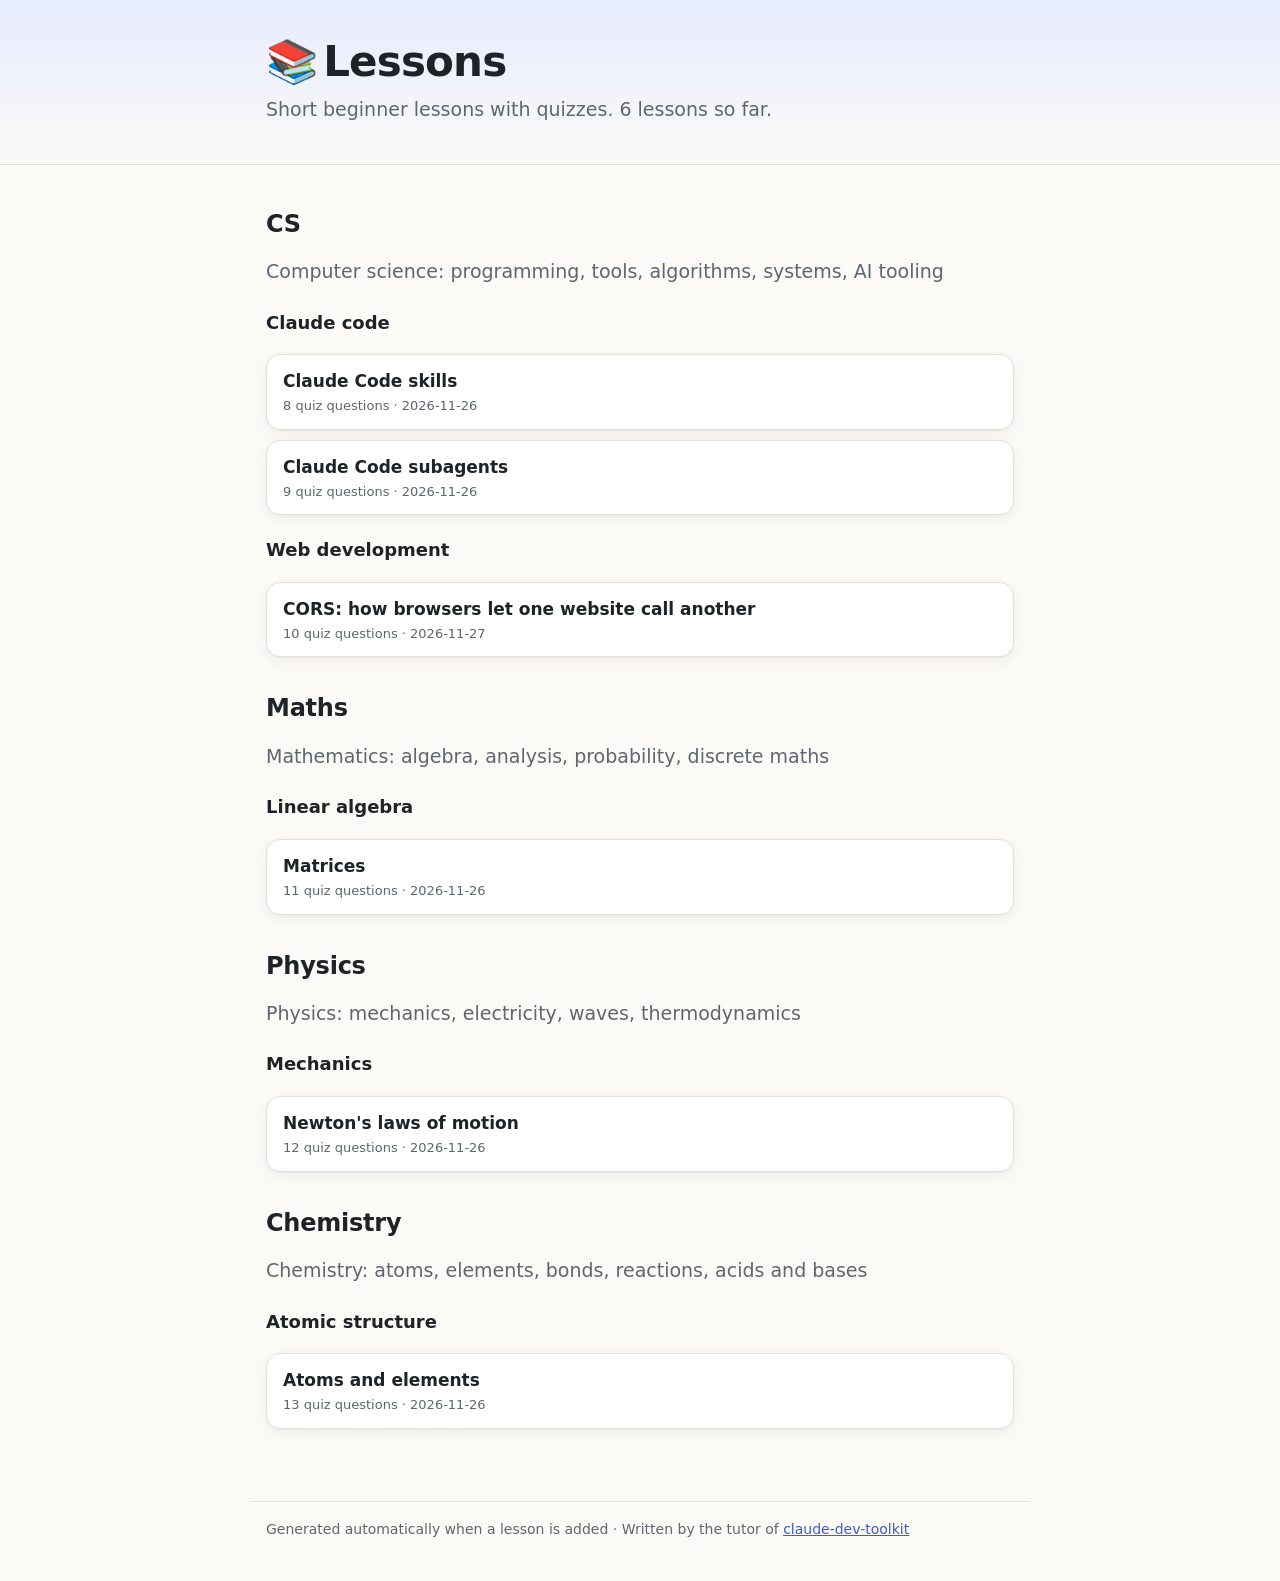
==== index.html @ 91905532 "Add lesson: cs/web-development/cors" ====
<!doctype html>
<html lang="en">
<head>
  <meta charset="utf-8">
  <meta name="viewport" content="width=device-width, initial-scale=1">
  <title>Lessons</title>
  <link rel="stylesheet" href="assets/lesson.css">
</head>
<body>
<header class="hero">
  <div class="hero-inner">
    <h1><span class="icon">📚</span>Lessons</h1>
    <p class="lede">Short beginner lessons with quizzes. 6 lessons so far.</p>
  </div>
</header>
<main>
  <section class="subject" id="cs">
    <h2>CS</h2>
    <p class="lede">Computer science: programming, tools, algorithms, systems, AI tooling</p>
    <h3>Claude code</h3>
    <ul class="lesson-list">
      <li><a href="cs/claude-code/skills.html"><strong>Claude Code skills</strong><div class="meta">8 quiz questions · 2026-11-26</div></a></li>
      <li><a href="cs/claude-code/subagents.html"><strong>Claude Code subagents</strong><div class="meta">9 quiz questions · 2026-11-26</div></a></li>
    </ul>
    <h3>Web development</h3>
    <ul class="lesson-list">
      <li><a href="cs/web-development/cors.html"><strong>CORS: how browsers let one website call another</strong><div class="meta">10 quiz questions · 2026-11-27</div></a></li>
    </ul>
  </section>
  <section class="subject" id="maths">
    <h2>Maths</h2>
    <p class="lede">Mathematics: algebra, analysis, probability, discrete maths</p>
    <h3>Linear algebra</h3>
    <ul class="lesson-list">
      <li><a href="maths/linear-algebra/matrices.html"><strong>Matrices</strong><div class="meta">11 quiz questions · 2026-11-26</div></a></li>
    </ul>
  </section>
  <section class="subject" id="physics">
    <h2>Physics</h2>
    <p class="lede">Physics: mechanics, electricity, waves, thermodynamics</p>
    <h3>Mechanics</h3>
    <ul class="lesson-list">
      <li><a href="physics/mechanics/newtons-laws.html"><strong>Newton's laws of motion</strong><div class="meta">12 quiz questions · 2026-11-26</div></a></li>
    </ul>
  </section>
  <section class="subject" id="chemistry">
    <h2>Chemistry</h2>
    <p class="lede">Chemistry: atoms, elements, bonds, reactions, acids and bases</p>
    <h3>Atomic structure</h3>
    <ul class="lesson-list">
      <li><a href="chemistry/atomic-structure/atoms-and-elements.html"><strong>Atoms and elements</strong><div class="meta">13 quiz questions · 2026-11-26</div></a></li>
    </ul>
  </section>
</main>
<footer>Generated automatically when a lesson is added · Written by the tutor of <a href="https://github.com/E54Sacha/claude-dev-toolkit">claude-dev-toolkit</a></footer>
</body>
</html>
---- assets/lesson.css ----
/* Shared style for every lesson page. Lessons link it as ../../assets/lesson.css */
:root {
  --bg: #fbfaf7;
  --surface: #ffffff;
  --surface-2: #f3f1ec;
  --text: #1f2328;
  --muted: #5f6670;
  --border: #e3e0d8;
  --accent: #3b5bdb;
  --accent-soft: #e7ecff;
  --note: #3b5bdb;  --note-bg: #eef2ff;
  --tip: #2b8a3e;   --tip-bg: #ebfbee;
  --warn: #c2410c;  --warn-bg: #fff4e6;
  --pro: #2b8a3e;
  --con: #c2410c;
  --hl: #ffd43b;
  --shadow: 0 1px 2px rgba(0,0,0,.04), 0 4px 16px rgba(0,0,0,.05);
  --radius: 14px;
  --font: system-ui, -apple-system, "Segoe UI", Roboto, sans-serif;
  --mono: ui-monospace, "Cascadia Code", "SF Mono", Consolas, monospace;
}
@media (prefers-color-scheme: dark) {
  :root:not([data-theme="light"]) {
    --bg: #14161a; --surface: #1c1f24; --surface-2: #23272e; --text: #e6e6e6; --muted: #9aa1ab;
    --border: #30353d; --accent: #7c9cff; --accent-soft: #232b45;
    --note: #7c9cff; --note-bg: #1f2640; --tip: #69db7c; --tip-bg: #1a2b1f; --warn: #ffa94d; --warn-bg: #2f2418;
    --pro: #69db7c; --con: #ffa94d; --hl: #b38f00; --shadow: none;
  }
}
:root[data-theme="dark"] {
  --bg: #14161a; --surface: #1c1f24; --surface-2: #23272e; --text: #e6e6e6; --muted: #9aa1ab;
  --border: #30353d; --accent: #7c9cff; --accent-soft: #232b45;
  --note: #7c9cff; --note-bg: #1f2640; --tip: #69db7c; --tip-bg: #1a2b1f; --warn: #ffa94d; --warn-bg: #2f2418;
  --pro: #69db7c; --con: #ffa94d; --hl: #b38f00; --shadow: none;
}

* { box-sizing: border-box; }
html { -webkit-text-size-adjust: 100%; }
body {
  margin: 0; background: var(--bg); color: var(--text);
  font: 17px/1.65 var(--font);
}
a { color: var(--accent); }
main, .hero-inner, footer { max-width: 780px; margin: 0 auto; padding: 0 16px; }

/* Header */
.hero { background: linear-gradient(180deg, var(--accent-soft), var(--bg)); padding: 28px 0 24px; border-bottom: 1px solid var(--border); }
.crumbs { font-size: 14px; color: var(--muted); }
.crumbs a { color: var(--muted); text-decoration: none; }
.crumbs a:hover { color: var(--accent); }
.hero h1 { font-size: clamp(30px, 6vw, 42px); line-height: 1.15; margin: 10px 0 8px; letter-spacing: -.02em; }
.hero h1 .icon { margin-right: 6px; }
.lede { font-size: 19px; color: var(--muted); margin: 0 0 14px; }
.tags { display: flex; flex-wrap: wrap; gap: 8px; }
.tags span { font-size: 13px; padding: 3px 10px; border-radius: 999px; background: var(--surface); border: 1px solid var(--border); color: var(--muted); }

/* Sections */
main { padding-top: 8px; padding-bottom: 40px; }
section { margin: 36px 0; }
h2 { font-size: 24px; margin: 0 0 12px; letter-spacing: -.01em; display: flex; align-items: center; gap: 10px; }
h2 .icon { display: inline-grid; place-items: center; width: 36px; height: 36px; border-radius: 10px; background: var(--accent-soft); font-size: 19px; }
h3 { font-size: 18px; margin: 20px 0 6px; }
p { margin: 0 0 12px; }
code { font-family: var(--mono); font-size: .9em; background: var(--surface-2); padding: 1px 6px; border-radius: 6px; }
pre { background: var(--surface-2); border: 1px solid var(--border); border-radius: var(--radius); padding: 14px 16px; overflow-x: auto; font: 14px/1.55 var(--mono); }
pre code { background: none; padding: 0; }
.comment { color: var(--muted); font-style: italic; }

/* Key words */
.terms { display: grid; grid-template-columns: repeat(auto-fit, minmax(220px, 1fr)); gap: 12px; margin: 0; }
.terms > div { background: var(--surface); border: 1px solid var(--border); border-radius: var(--radius); padding: 12px 14px; box-shadow: var(--shadow); }
.terms dt { font-weight: 700; color: var(--accent); margin-bottom: 2px; }
.terms dd { margin: 0; font-size: 15px; color: var(--text); }

/* Steps */
.steps { list-style: none; counter-reset: step; padding: 0; margin: 0 0 16px; }
.steps li { counter-increment: step; position: relative; padding: 4px 0 12px 46px; }
.steps li::before {
  content: counter(step); position: absolute; left: 0; top: 2px; width: 32px; height: 32px; border-radius: 50%;
  display: grid; place-items: center; background: var(--accent); color: var(--surface); font-weight: 700; font-size: 15px;
}
.steps li:not(:last-child)::after { content: ""; position: absolute; left: 15px; top: 36px; bottom: 0; width: 2px; background: var(--border); }

/* Illustrations */
figure { margin: 20px 0; background: var(--surface); border: 1px solid var(--border); border-radius: var(--radius); padding: 18px; box-shadow: var(--shadow); text-align: center; }
figure svg { max-width: 100%; height: auto; }
figcaption { font-size: 14px; color: var(--muted); margin-top: 8px; }
.mermaid { background: none; border: none; text-align: center; }
/* Classes for hand-drawn SVGs: they follow light/dark mode */
.svg-box { fill: var(--surface-2); stroke: var(--border); stroke-width: 2; }
.svg-accent { fill: var(--accent-soft); stroke: var(--accent); stroke-width: 2; }
.svg-hl { fill: var(--hl); fill-opacity: .45; stroke: none; }
.svg-line { stroke: var(--muted); stroke-width: 2; fill: none; }
.svg-arrow { stroke: var(--accent); stroke-width: 2.5; fill: none; }
.svg-text { fill: var(--text); font: 16px var(--font); }
.svg-label { fill: var(--muted); font: 13px var(--font); }
.svg-strong { fill: var(--accent); font: 700 16px var(--font); }

/* Math */
.math { overflow-x: auto; padding: 4px 0; }

/* Callouts */
.callout { border-left: 4px solid var(--note); background: var(--note-bg); border-radius: 0 var(--radius) var(--radius) 0; padding: 12px 16px; margin: 18px 0; }
.callout > strong:first-child { display: block; color: var(--note); margin-bottom: 2px; }
.callout p:last-child { margin: 0; }
.callout.tip { border-color: var(--tip); background: var(--tip-bg); }
.callout.tip > strong:first-child { color: var(--tip); }
.callout.warning { border-color: var(--warn); background: var(--warn-bg); }
.callout.warning > strong:first-child { color: var(--warn); }

/* Pros and cons */
.pros-cons { display: grid; grid-template-columns: 1fr 1fr; gap: 12px; }
@media (max-width: 600px) { .pros-cons { grid-template-columns: 1fr; } }
.pros-cons > div { background: var(--surface); border: 1px solid var(--border); border-radius: var(--radius); padding: 12px 16px; }
.pros-cons h3 { margin-top: 0; }
.pros-cons .pros h3 { color: var(--pro); }
.pros-cons .cons h3 { color: var(--con); }
.pros-cons ul { margin: 0; padding-left: 20px; }

/* Other ways */
.alternatives { display: grid; gap: 10px; }
.alternatives > div { background: var(--surface); border: 1px dashed var(--border); border-radius: var(--radius); padding: 10px 14px; }

/* Quiz */
.quiz { list-style: none; counter-reset: q; padding: 0; margin: 0; display: grid; gap: 12px; }
.quiz > li { counter-increment: q; background: var(--surface); border: 1px solid var(--border); border-radius: var(--radius); padding: 14px 16px; box-shadow: var(--shadow); }
.quiz .q { font-weight: 600; margin: 0 0 8px; }
.quiz .q::before { content: counter(q) ". "; color: var(--accent); }
.quiz .options { list-style: upper-alpha; margin: 0 0 8px; padding-left: 26px; }
.quiz .options li { padding: 2px 0; }
.quiz details { border-top: 1px solid var(--border); padding-top: 8px; margin-top: 4px; }
.quiz summary { cursor: pointer; color: var(--accent); font-size: 15px; font-weight: 600; }
.quiz details p { margin: 8px 0 0; font-size: 15px; }
.quiz-tools { margin: 0 0 12px; }
.quiz-tools button { font: inherit; font-size: 14px; padding: 6px 14px; border-radius: 999px; border: 1px solid var(--border); background: var(--surface); color: var(--text); cursor: pointer; }

/* Index page */
.subject { margin: 32px 0; }
.lesson-list { list-style: none; padding: 0; display: grid; gap: 10px; }
.lesson-list a { display: block; text-decoration: none; color: var(--text); background: var(--surface); border: 1px solid var(--border); border-radius: var(--radius); padding: 12px 16px; box-shadow: var(--shadow); }
.lesson-list a:hover { border-color: var(--accent); }
.lesson-list .meta { font-size: 13px; color: var(--muted); }

footer { color: var(--muted); font-size: 14px; padding-top: 16px; padding-bottom: 40px; border-top: 1px solid var(--border); }

/* ===================================================================
   Illustration kit: diagrams built from HTML/CSS cards and icons.
   Icons: Font Awesome 6 (<i class="fa-solid fa-...">).
   =================================================================== */
:root {
  --c-blue: #2f6bdf;   --c-blue-bg: #eaf1ff;
  --c-green: #1f9d63;  --c-green-bg: #e6f7ee;
  --c-purple: #7b4fd6; --c-purple-bg: #f1ebfd;
  --c-orange: #d9730d; --c-orange-bg: #fff1e3;
  --c-red: #d63c3c;    --c-red-bg: #fdecec;
  --c-gray: #5f6b7a;   --c-gray-bg: #eef1f4;
}
@media (prefers-color-scheme: dark) {
  :root:not([data-theme="light"]) {
    --c-blue: #7da7ff;   --c-blue-bg: #1d2a47;
    --c-green: #5fd49a;  --c-green-bg: #17332a;
    --c-purple: #b394ff; --c-purple-bg: #2a2142;
    --c-orange: #ffad5c; --c-orange-bg: #36271a;
    --c-red: #ff8080;    --c-red-bg: #3a1f22;
    --c-gray: #a3adba;   --c-gray-bg: #262b33;
  }
}
:root[data-theme="dark"] {
  --c-blue: #7da7ff;   --c-blue-bg: #1d2a47;
  --c-green: #5fd49a;  --c-green-bg: #17332a;
  --c-purple: #b394ff; --c-purple-bg: #2a2142;
  --c-orange: #ffad5c; --c-orange-bg: #36271a;
  --c-red: #ff8080;    --c-red-bg: #3a1f22;
  --c-gray: #a3adba;   --c-gray-bg: #262b33;
}

/* Card that holds an illustration */
.illus {
  background: radial-gradient(120% 140% at 0% 0%, var(--accent-soft) 0%, var(--surface) 55%);
  border: 1px solid var(--border); border-radius: 18px; padding: 22px 18px;
  box-shadow: var(--shadow); margin: 20px 0; text-align: center;
}
.illus > figcaption, .illus .caption { font-size: 14px; color: var(--muted); margin-top: 14px; }
.illus svg { max-width: 100%; height: auto; }

/* Flow: nodes joined by arrows */
.flow { display: flex; align-items: center; justify-content: center; gap: 8px; flex-wrap: nowrap; }
.flow.vertical { flex-direction: column; }
.node {
  --c: var(--c-blue); --c-bg: var(--c-blue-bg);
  background: var(--c-bg); border: 1.5px solid var(--c); border-radius: 14px;
  padding: 12px 14px; min-width: 112px; max-width: 200px; color: var(--text);
  font-size: 14px; font-weight: 600; line-height: 1.3; text-align: center;
  box-shadow: 0 2px 8px rgba(0,0,0,.05);
}
.node > i, .node .ico {
  display: grid; place-items: center; width: 40px; height: 40px; margin: 0 auto 8px;
  border-radius: 12px; background: var(--c); color: var(--surface); font-size: 18px; font-style: normal;
}
.node .tag { display: block; font-size: 10.5px; font-weight: 800; letter-spacing: .06em; text-transform: uppercase; color: var(--c); margin-bottom: 3px; }
.node small { display: block; font-weight: 500; color: var(--muted); font-size: 12.5px; margin-top: 3px; }
.node.decision { border-style: dashed; border-width: 2px; }
.node.decision::before { content: "?"; display: grid; place-items: center; width: 22px; height: 22px; margin: -24px auto 6px; border-radius: 50%; background: var(--c); color: var(--surface); font-weight: 800; font-size: 13px; }
.node.ghost { background: transparent; border-style: dashed; color: var(--muted); }

.arrow { display: flex; flex-direction: column; align-items: center; gap: 4px; color: var(--muted); font-size: 12px; font-weight: 700; min-width: 54px; }
.arrow::after {
  content: ""; width: 46px; height: 12px;
  background: linear-gradient(currentColor, currentColor) left center / calc(100% - 9px) 2px no-repeat,
              conic-gradient(from 225deg at 100% 50%, currentColor 0 90deg, transparent 0) right center / 10px 12px no-repeat;
}
.arrow.back::after { transform: scaleX(-1); }
.arrow.both::after {
  background: linear-gradient(currentColor, currentColor) center / calc(100% - 18px) 2px no-repeat,
              conic-gradient(from 225deg at 100% 50%, currentColor 0 90deg, transparent 0) right center / 10px 12px no-repeat,
              conic-gradient(from 45deg at 0% 50%, currentColor 0 90deg, transparent 0) left center / 10px 12px no-repeat;
}
.flow.vertical > .arrow::after, .arrow.down::after { transform: rotate(90deg); margin: 16px 0; }
.arrow.c-blue, .arrow.c-green, .arrow.c-purple, .arrow.c-orange, .arrow.c-red { color: var(--c); }

/* Branches: a decision with two (or more) outcomes */
.branches { display: flex; justify-content: center; gap: 18px; flex-wrap: wrap; }
.branch { display: flex; flex-direction: column; align-items: center; gap: 6px; }
.chip { display: inline-flex; align-items: center; gap: 6px; font-size: 12px; font-weight: 800; padding: 4px 12px; border-radius: 999px; background: var(--c-bg, var(--surface-2)); color: var(--c, var(--muted)); border: 1.5px solid var(--c, var(--border)); }

/* Before / after (or wrong / right) */
.compare { display: grid; grid-template-columns: 1fr auto 1fr; align-items: center; gap: 12px; text-align: left; }
.compare .side { background: var(--c-bg); border: 1.5px solid var(--c); border-radius: 14px; padding: 14px; }
.compare .side .chip { margin-bottom: 8px; }
.compare .side p { margin: 0; font-size: 14.5px; }

/* Timeline */
.timeline { display: flex; justify-content: space-between; position: relative; padding: 8px 4px 0; }
.timeline::before { content: ""; position: absolute; left: 32px; right: 32px; top: 27px; height: 2px; background: var(--border); }
.timeline .stop { position: relative; flex: 1; display: flex; flex-direction: column; align-items: center; gap: 8px; font-size: 13px; font-weight: 600; padding: 0 4px; }
.timeline .stop i { display: grid; place-items: center; width: 40px; height: 40px; border-radius: 50%; background: var(--surface); border: 2px solid var(--c, var(--border)); color: var(--c, var(--muted)); font-size: 16px; }
.timeline .stop.active i { background: var(--c, var(--accent)); color: var(--surface); }
.timeline .stop small { font-weight: 500; color: var(--muted); }

/* Layers: stacked tinted regions */
.layers { display: grid; gap: 10px; text-align: left; }
.layer { background: var(--c-bg); border: 1.5px solid var(--c); border-radius: 14px; padding: 12px 14px; display: flex; align-items: center; gap: 12px; }
.layer > i { display: grid; place-items: center; flex: none; width: 38px; height: 38px; border-radius: 10px; background: var(--c); color: var(--surface); }
.layer strong { display: block; }
.layer span { color: var(--muted); font-size: 14px; }
.layer.dashed { border-style: dashed; }

/* Big numbers */
.stats { display: flex; justify-content: center; gap: 12px; flex-wrap: wrap; }
.stat { background: var(--surface); border: 1px solid var(--border); border-top: 4px solid var(--c, var(--accent)); border-radius: 14px; padding: 12px 16px; min-width: 120px; }
.stat .value { font-size: 28px; font-weight: 800; color: var(--c, var(--accent)); line-height: 1.1; }
.stat .label { font-size: 13px; color: var(--muted); }

/* Small illustration inside a quiz question */
.q-figure { margin: 4px 0 10px; text-align: center; }
.q-figure svg { max-width: 340px; width: 100%; height: auto; }

@media (max-width: 600px) {
  .flow:not(.keep-row) { flex-direction: column; }
  .flow:not(.keep-row) > .arrow::after { transform: rotate(90deg); margin: 16px 0; }
  .flow:not(.keep-row) > .arrow.back::after { transform: rotate(-90deg); }
  .compare { grid-template-columns: 1fr; }
  .compare > .arrow::after { transform: rotate(90deg); margin: 16px 0; }
  .node { max-width: 100%; }
  .illus { padding: 16px 10px; }
  .flow.keep-row { gap: 4px; }
  .flow.keep-row .node { min-width: 0; flex: 1 1 0; padding: 8px 6px; font-size: 12px; }
  .flow.keep-row .node > i { width: 30px; height: 30px; font-size: 14px; border-radius: 9px; }
  .flow.keep-row .node .tag { font-size: 9px; letter-spacing: .03em; }
  .flow.keep-row .arrow { min-width: 30px; font-size: 10px; }
  .flow.keep-row .arrow::after { width: 28px; }
  .timeline { flex-direction: column; gap: 12px; padding-left: 4px; }
  .timeline::before { left: 23px; right: auto; top: 20px; bottom: 20px; width: 2px; height: auto; }
  .timeline .stop { flex-direction: row; text-align: left; gap: 12px; }
  .timeline .stop i { flex: none; }
}

/* Colour classes last, so they override component defaults */
.c-blue   { --c: var(--c-blue);   --c-bg: var(--c-blue-bg); }
.c-green  { --c: var(--c-green);  --c-bg: var(--c-green-bg); }
.c-purple { --c: var(--c-purple); --c-bg: var(--c-purple-bg); }
.c-orange { --c: var(--c-orange); --c-bg: var(--c-orange-bg); }
.c-red    { --c: var(--c-red);    --c-bg: var(--c-red-bg); }
.c-gray   { --c: var(--c-gray);   --c-bg: var(--c-gray-bg); }
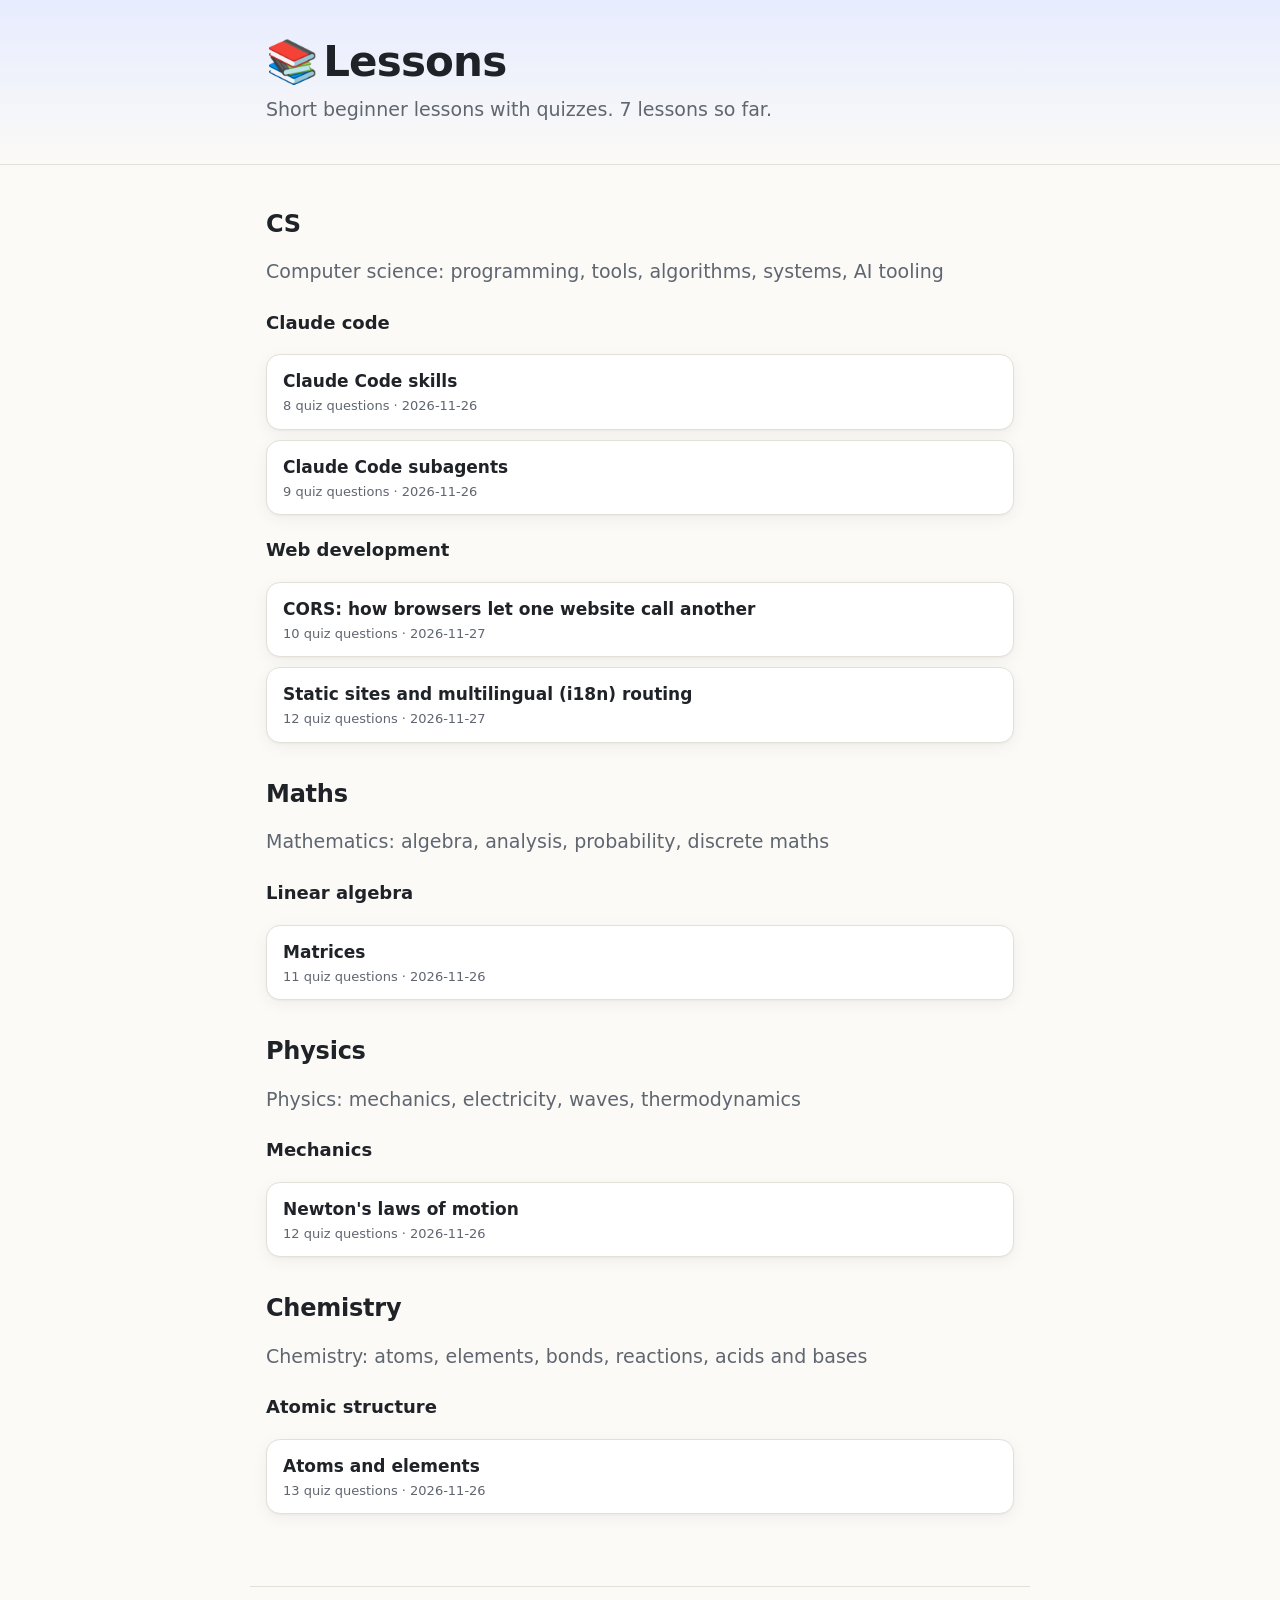
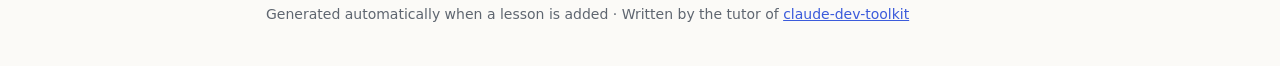
==== commit 0b3fa7a2: "Add lesson: cs/web-development/static-sites-and-i18n-routing" ====
--- a/index.html
+++ b/index.html
@@ -10,7 +10,7 @@
 <header class="hero">
   <div class="hero-inner">
     <h1><span class="icon">📚</span>Lessons</h1>
-    <p class="lede">Short beginner lessons with quizzes. 6 lessons so far.</p>
+    <p class="lede">Short beginner lessons with quizzes. 7 lessons so far.</p>
   </div>
 </header>
 <main>
@@ -25,6 +25,7 @@
     <h3>Web development</h3>
     <ul class="lesson-list">
       <li><a href="cs/web-development/cors.html"><strong>CORS: how browsers let one website call another</strong><div class="meta">10 quiz questions · 2026-11-27</div></a></li>
+      <li><a href="cs/web-development/static-sites-and-i18n-routing.html"><strong>Static sites and multilingual (i18n) routing</strong><div class="meta">12 quiz questions · 2026-11-27</div></a></li>
     </ul>
   </section>
   <section class="subject" id="maths">
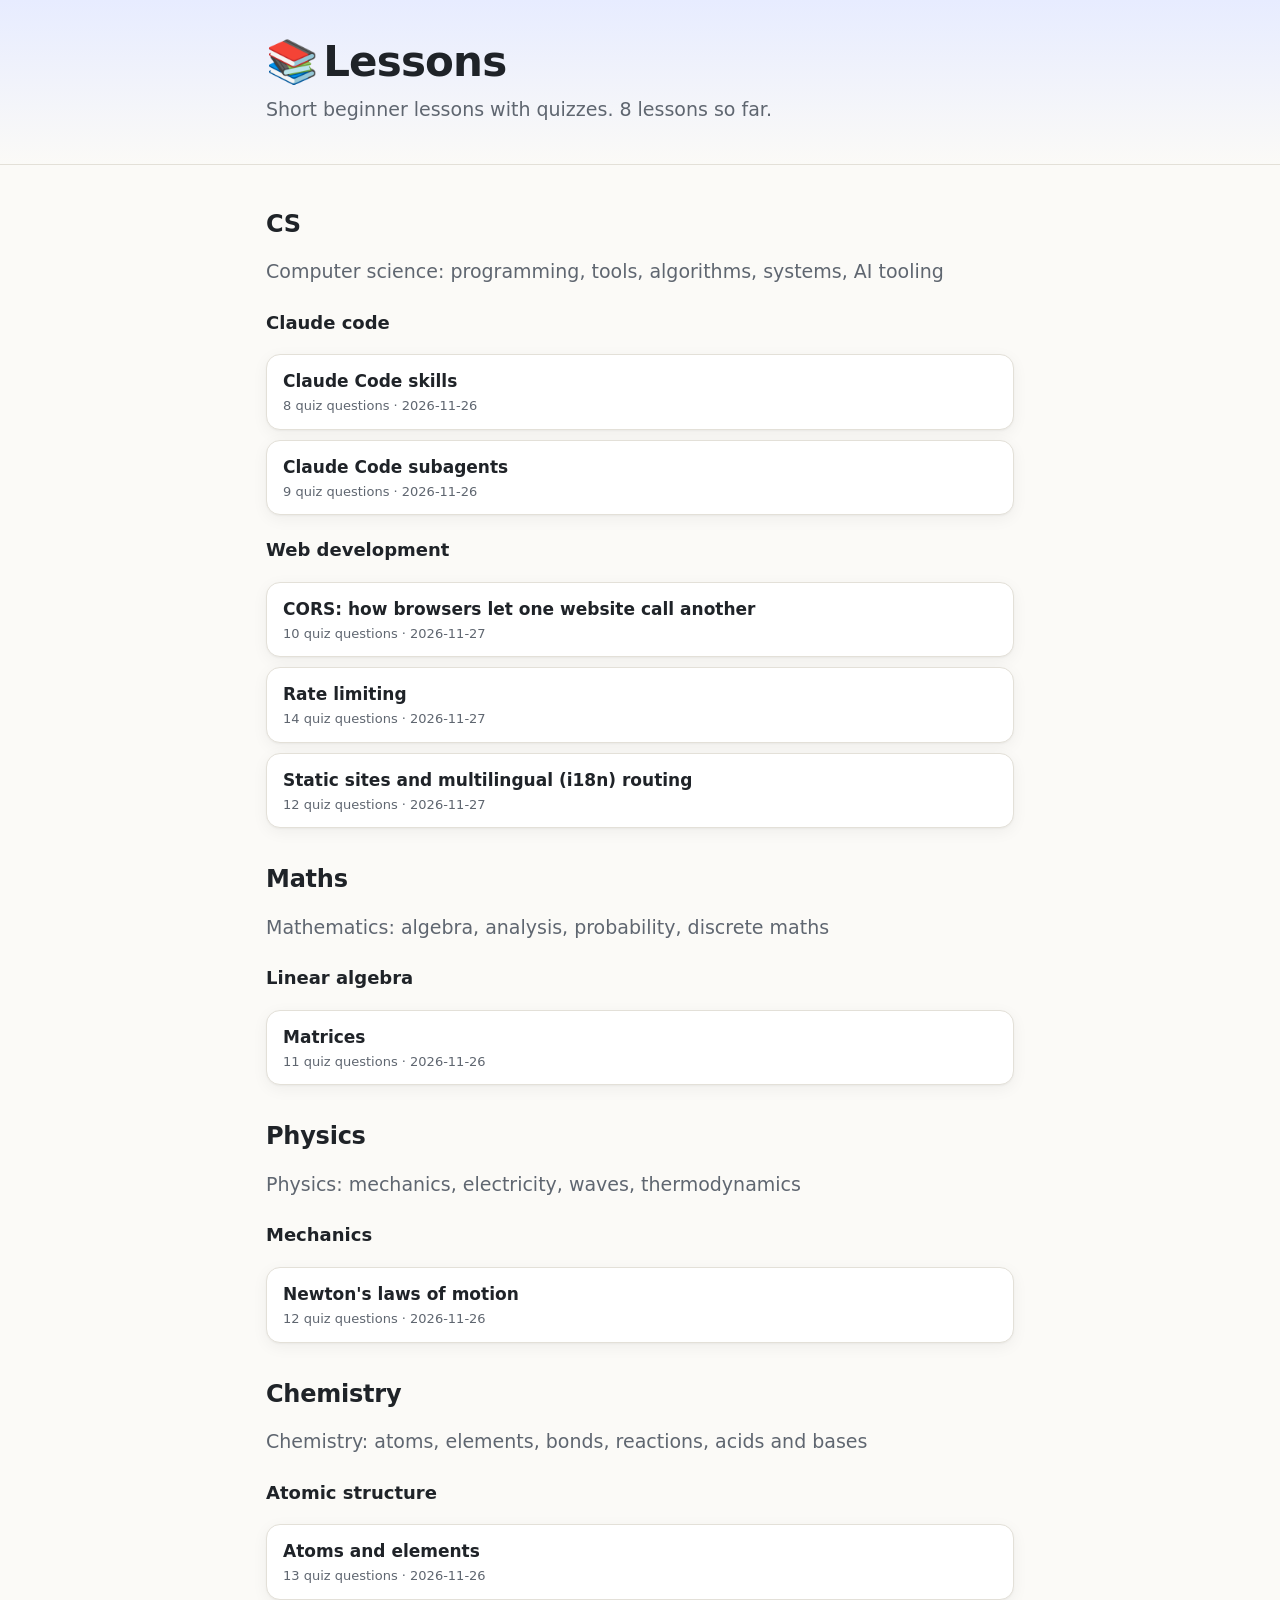
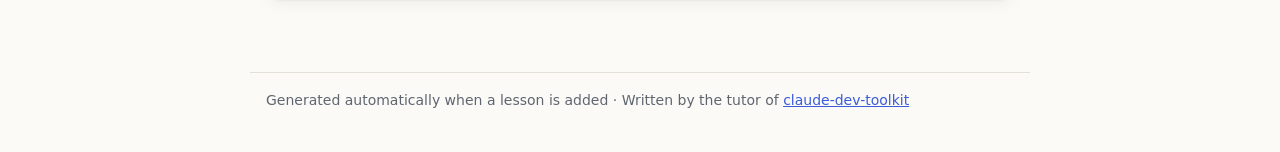
==== commit 4296f2e8: "Add lesson: cs/web-development/rate-limiting" ====
--- a/index.html
+++ b/index.html
@@ -10,7 +10,7 @@
 <header class="hero">
   <div class="hero-inner">
     <h1><span class="icon">📚</span>Lessons</h1>
-    <p class="lede">Short beginner lessons with quizzes. 7 lessons so far.</p>
+    <p class="lede">Short beginner lessons with quizzes. 8 lessons so far.</p>
   </div>
 </header>
 <main>
@@ -25,6 +25,7 @@
     <h3>Web development</h3>
     <ul class="lesson-list">
       <li><a href="cs/web-development/cors.html"><strong>CORS: how browsers let one website call another</strong><div class="meta">10 quiz questions · 2026-11-27</div></a></li>
+      <li><a href="cs/web-development/rate-limiting.html"><strong>Rate limiting</strong><div class="meta">14 quiz questions · 2026-11-27</div></a></li>
       <li><a href="cs/web-development/static-sites-and-i18n-routing.html"><strong>Static sites and multilingual (i18n) routing</strong><div class="meta">12 quiz questions · 2026-11-27</div></a></li>
     </ul>
   </section>
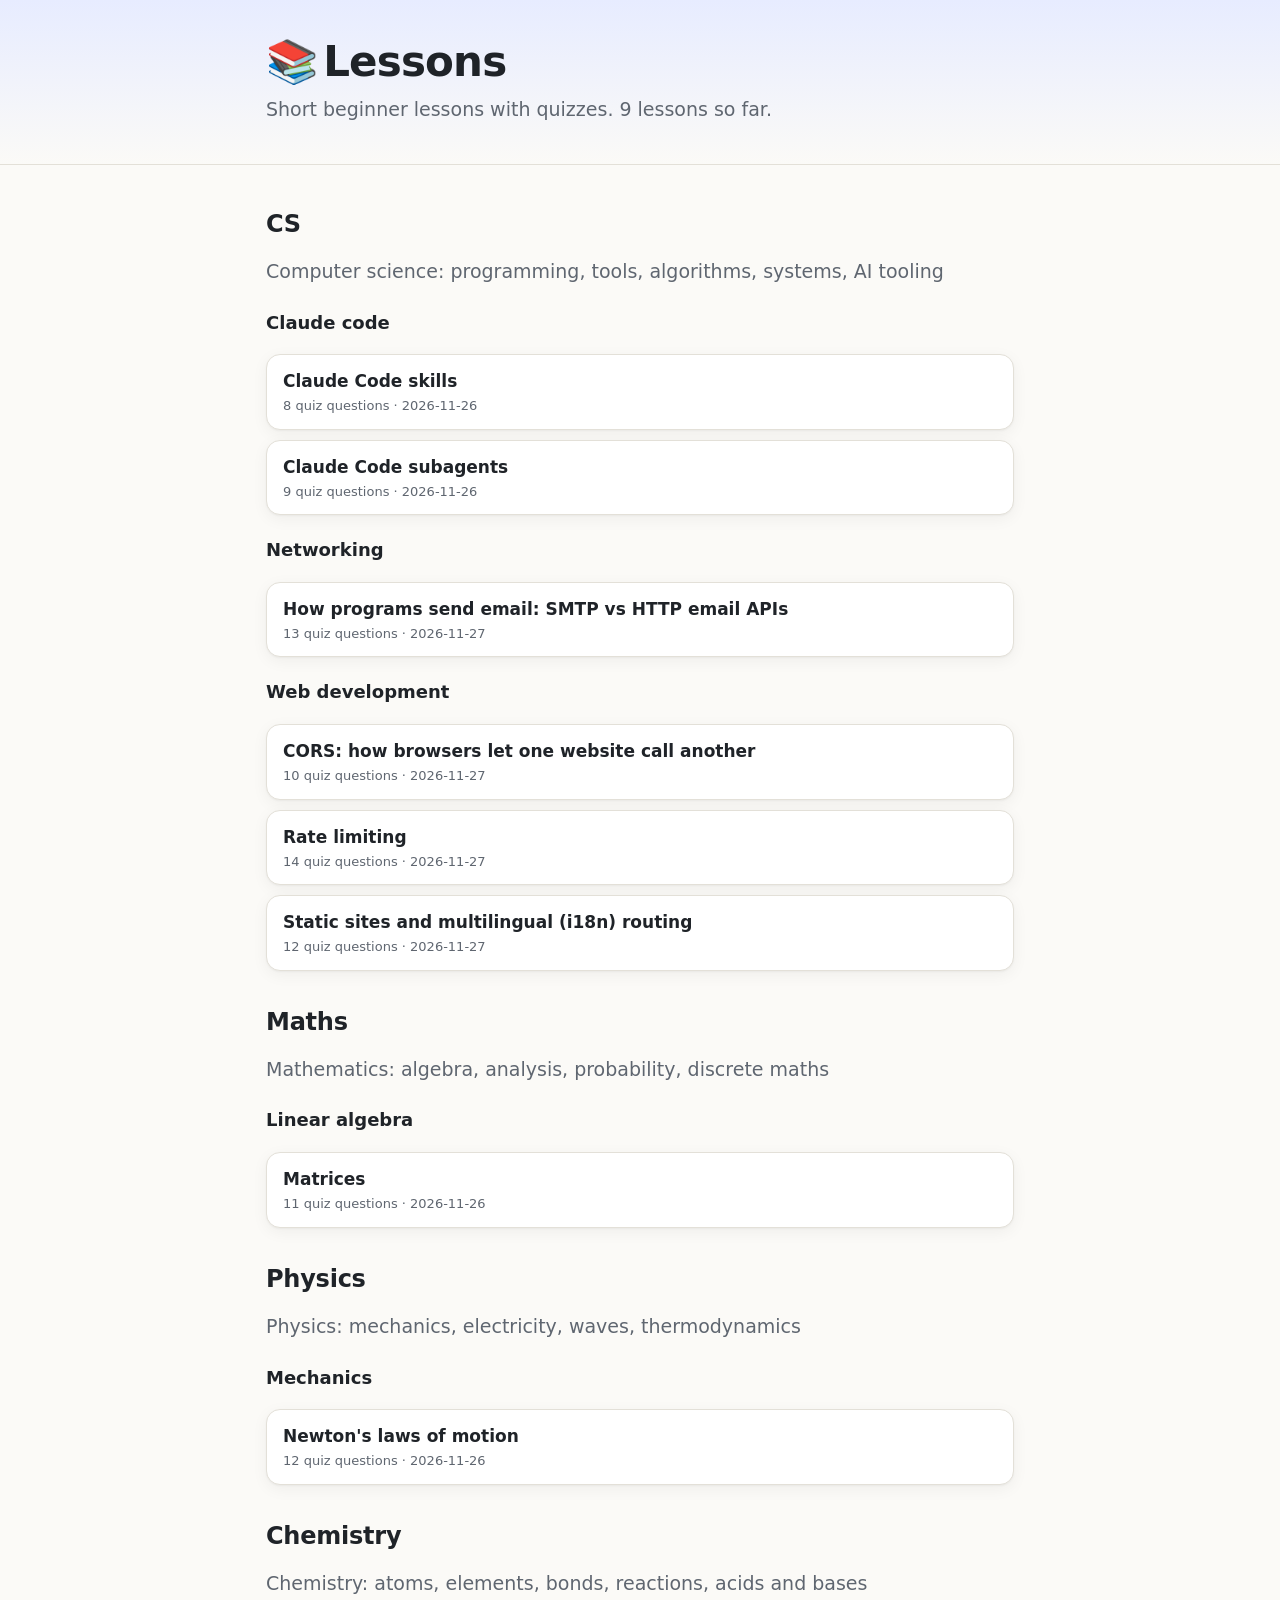
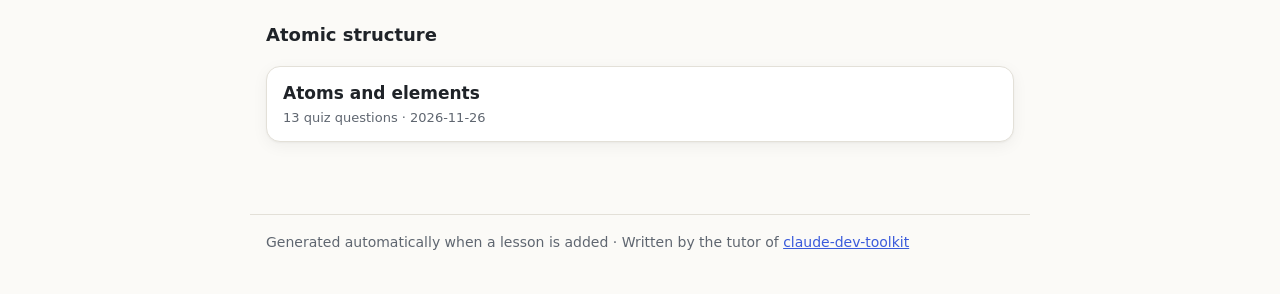
==== commit f470f789: "Add lesson: cs/networking/sending-email-smtp-vs-api" ====
--- a/index.html
+++ b/index.html
@@ -10,7 +10,7 @@
 <header class="hero">
   <div class="hero-inner">
     <h1><span class="icon">📚</span>Lessons</h1>
-    <p class="lede">Short beginner lessons with quizzes. 8 lessons so far.</p>
+    <p class="lede">Short beginner lessons with quizzes. 9 lessons so far.</p>
   </div>
 </header>
 <main>
@@ -21,6 +21,10 @@
     <ul class="lesson-list">
       <li><a href="cs/claude-code/skills.html"><strong>Claude Code skills</strong><div class="meta">8 quiz questions · 2026-11-26</div></a></li>
       <li><a href="cs/claude-code/subagents.html"><strong>Claude Code subagents</strong><div class="meta">9 quiz questions · 2026-11-26</div></a></li>
+    </ul>
+    <h3>Networking</h3>
+    <ul class="lesson-list">
+      <li><a href="cs/networking/sending-email-smtp-vs-api.html"><strong>How programs send email: SMTP vs HTTP email APIs</strong><div class="meta">13 quiz questions · 2026-11-27</div></a></li>
     </ul>
     <h3>Web development</h3>
     <ul class="lesson-list">
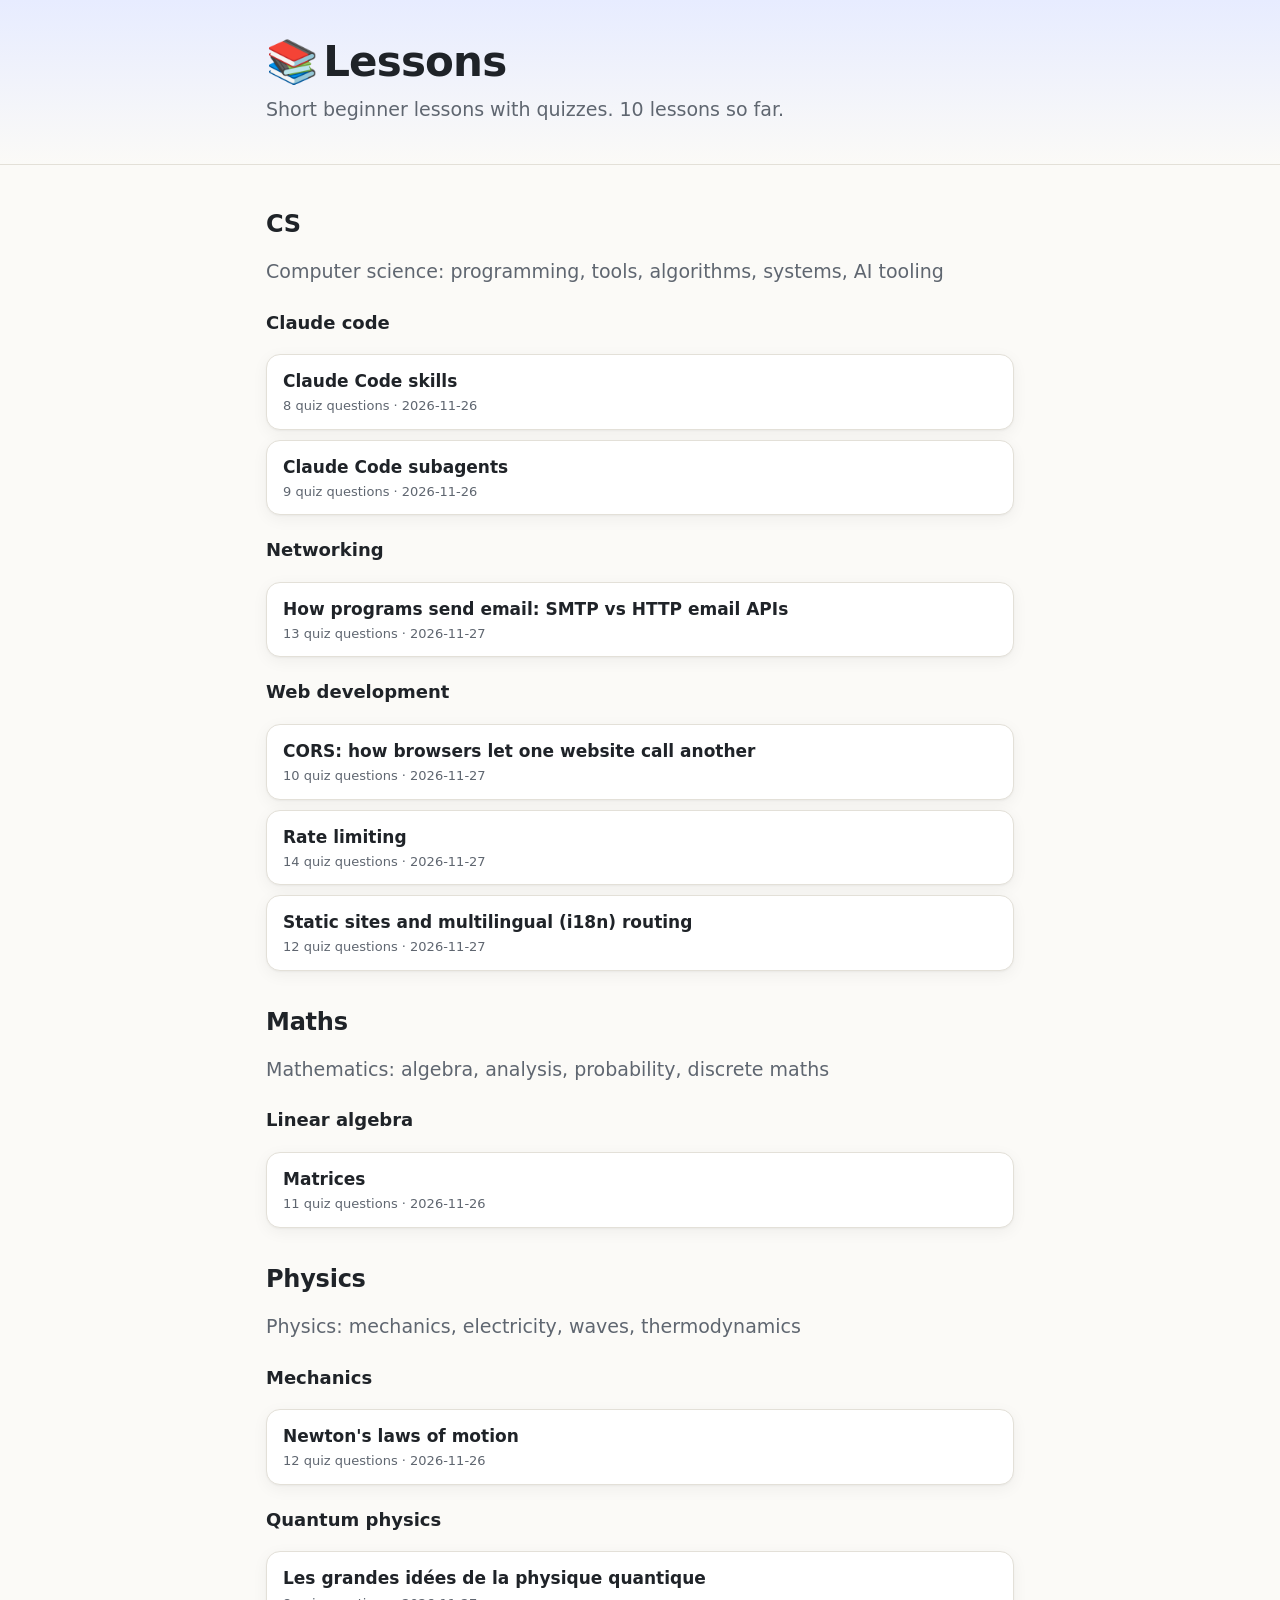
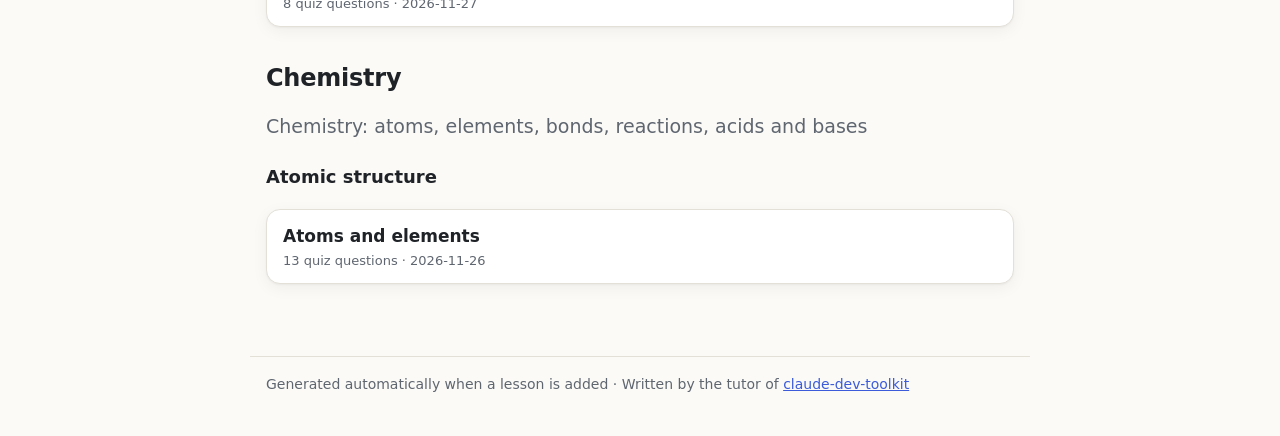
==== commit 8d434972: "Add lesson: physics/quantum-physics/quantum-big-ideas" ====
--- a/index.html
+++ b/index.html
@@ -10,7 +10,7 @@
 <header class="hero">
   <div class="hero-inner">
     <h1><span class="icon">📚</span>Lessons</h1>
-    <p class="lede">Short beginner lessons with quizzes. 9 lessons so far.</p>
+    <p class="lede">Short beginner lessons with quizzes. 10 lessons so far.</p>
   </div>
 </header>
 <main>
@@ -48,6 +48,10 @@
     <ul class="lesson-list">
       <li><a href="physics/mechanics/newtons-laws.html"><strong>Newton's laws of motion</strong><div class="meta">12 quiz questions · 2026-11-26</div></a></li>
     </ul>
+    <h3>Quantum physics</h3>
+    <ul class="lesson-list">
+      <li><a href="physics/quantum-physics/quantum-big-ideas.html"><strong>Les grandes idées de la physique quantique</strong><div class="meta">8 quiz questions · 2026-11-27</div></a></li>
+    </ul>
   </section>
   <section class="subject" id="chemistry">
     <h2>Chemistry</h2>
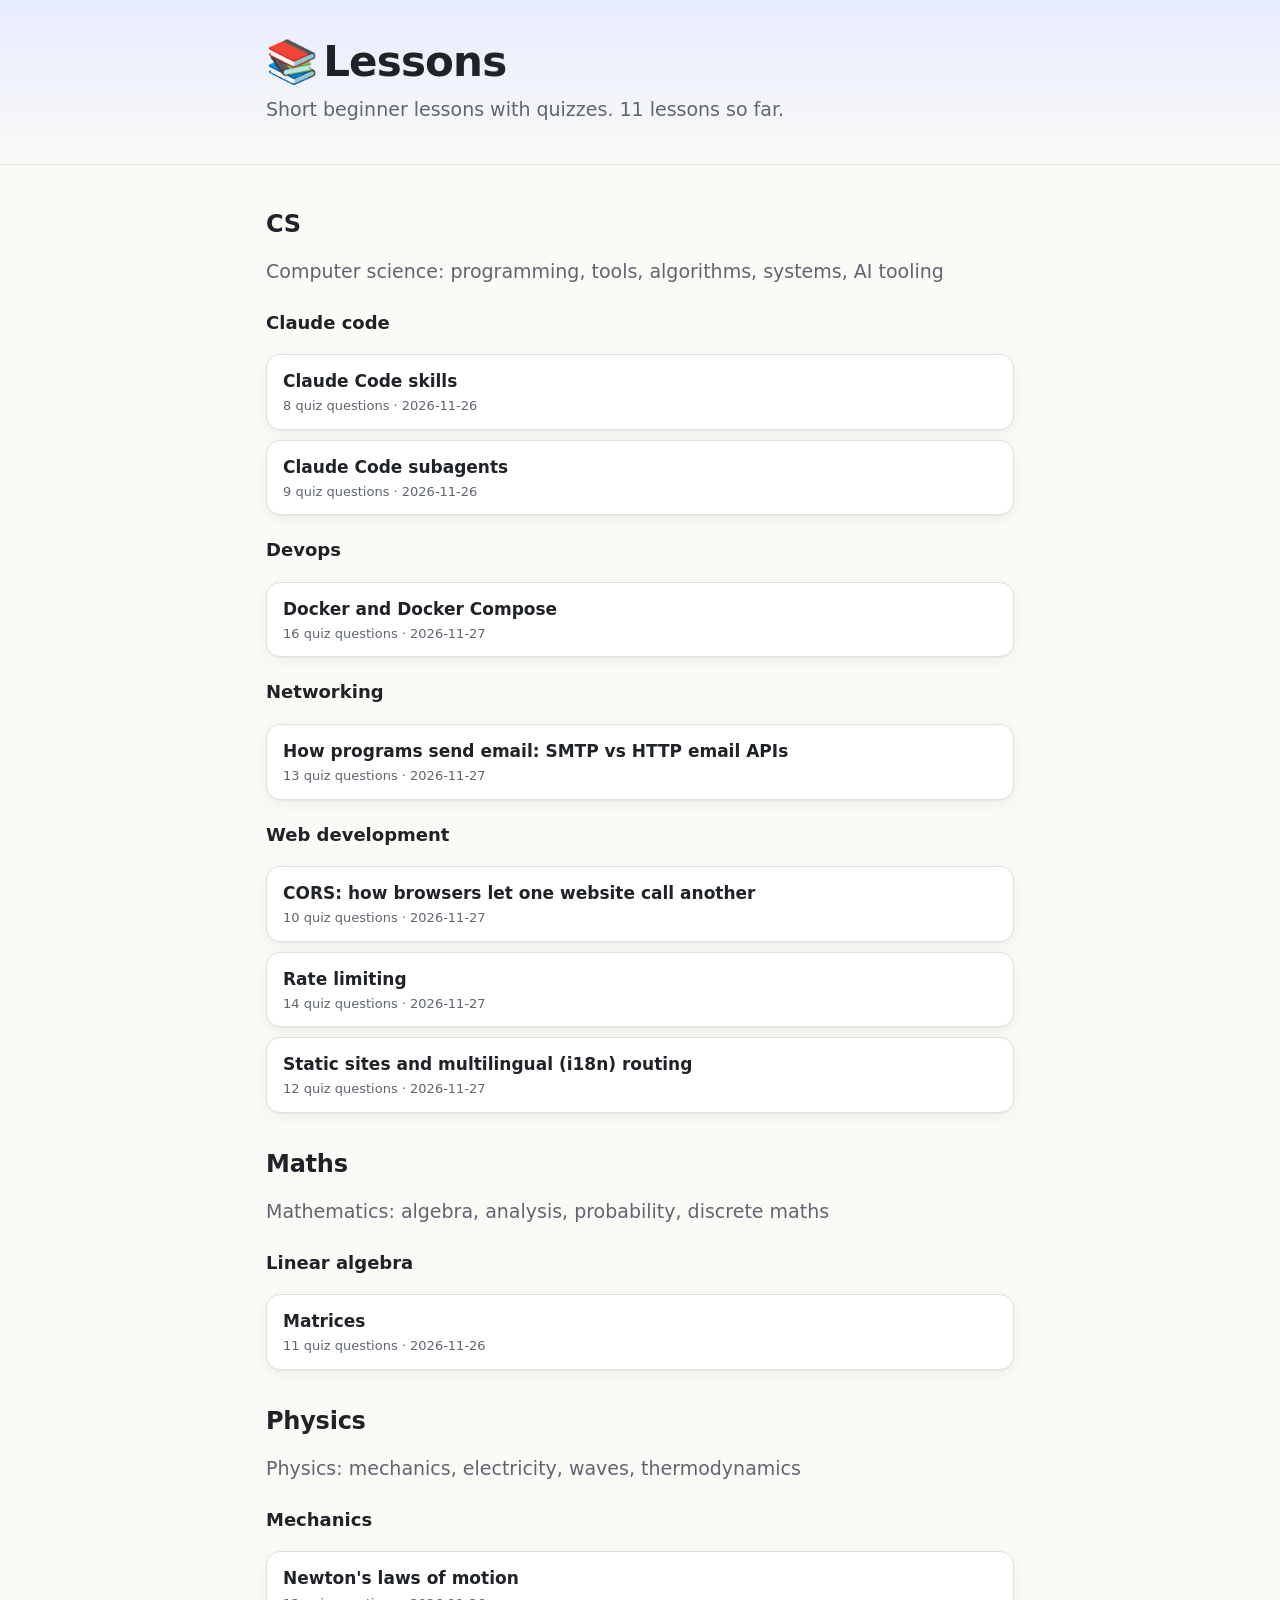
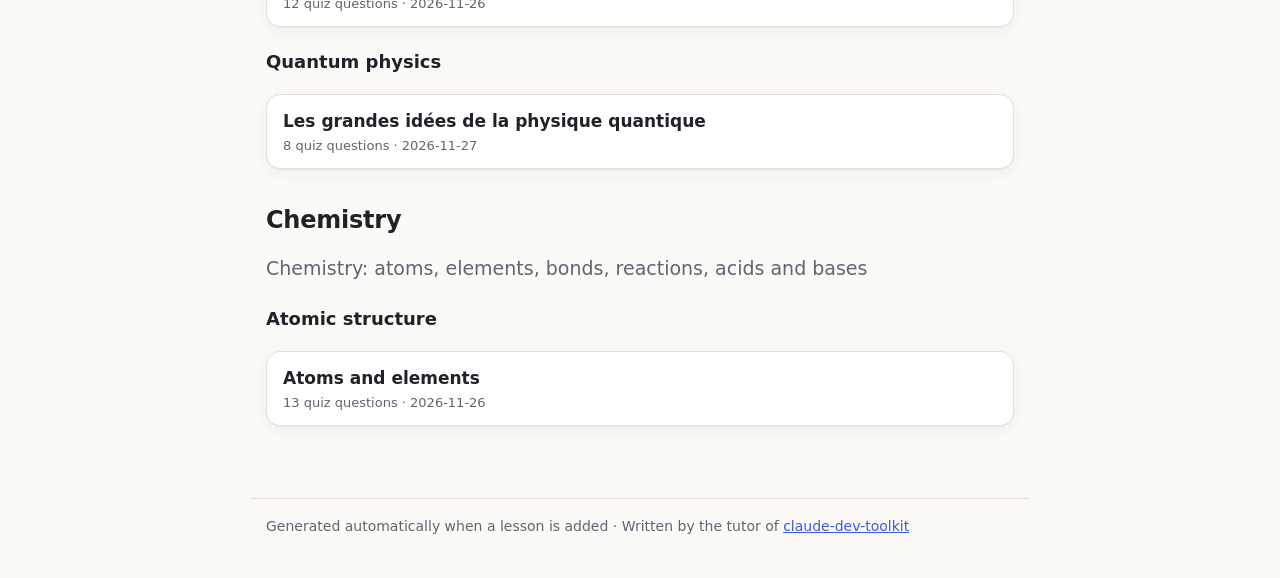
==== commit 6de2b75d: "Add lesson: cs/devops/docker-and-docker-compose" ====
--- a/index.html
+++ b/index.html
@@ -10,7 +10,7 @@
 <header class="hero">
   <div class="hero-inner">
     <h1><span class="icon">📚</span>Lessons</h1>
-    <p class="lede">Short beginner lessons with quizzes. 10 lessons so far.</p>
+    <p class="lede">Short beginner lessons with quizzes. 11 lessons so far.</p>
   </div>
 </header>
 <main>
@@ -21,6 +21,10 @@
     <ul class="lesson-list">
       <li><a href="cs/claude-code/skills.html"><strong>Claude Code skills</strong><div class="meta">8 quiz questions · 2026-11-26</div></a></li>
       <li><a href="cs/claude-code/subagents.html"><strong>Claude Code subagents</strong><div class="meta">9 quiz questions · 2026-11-26</div></a></li>
+    </ul>
+    <h3>Devops</h3>
+    <ul class="lesson-list">
+      <li><a href="cs/devops/docker-and-docker-compose.html"><strong>Docker and Docker Compose</strong><div class="meta">16 quiz questions · 2026-11-27</div></a></li>
     </ul>
     <h3>Networking</h3>
     <ul class="lesson-list">
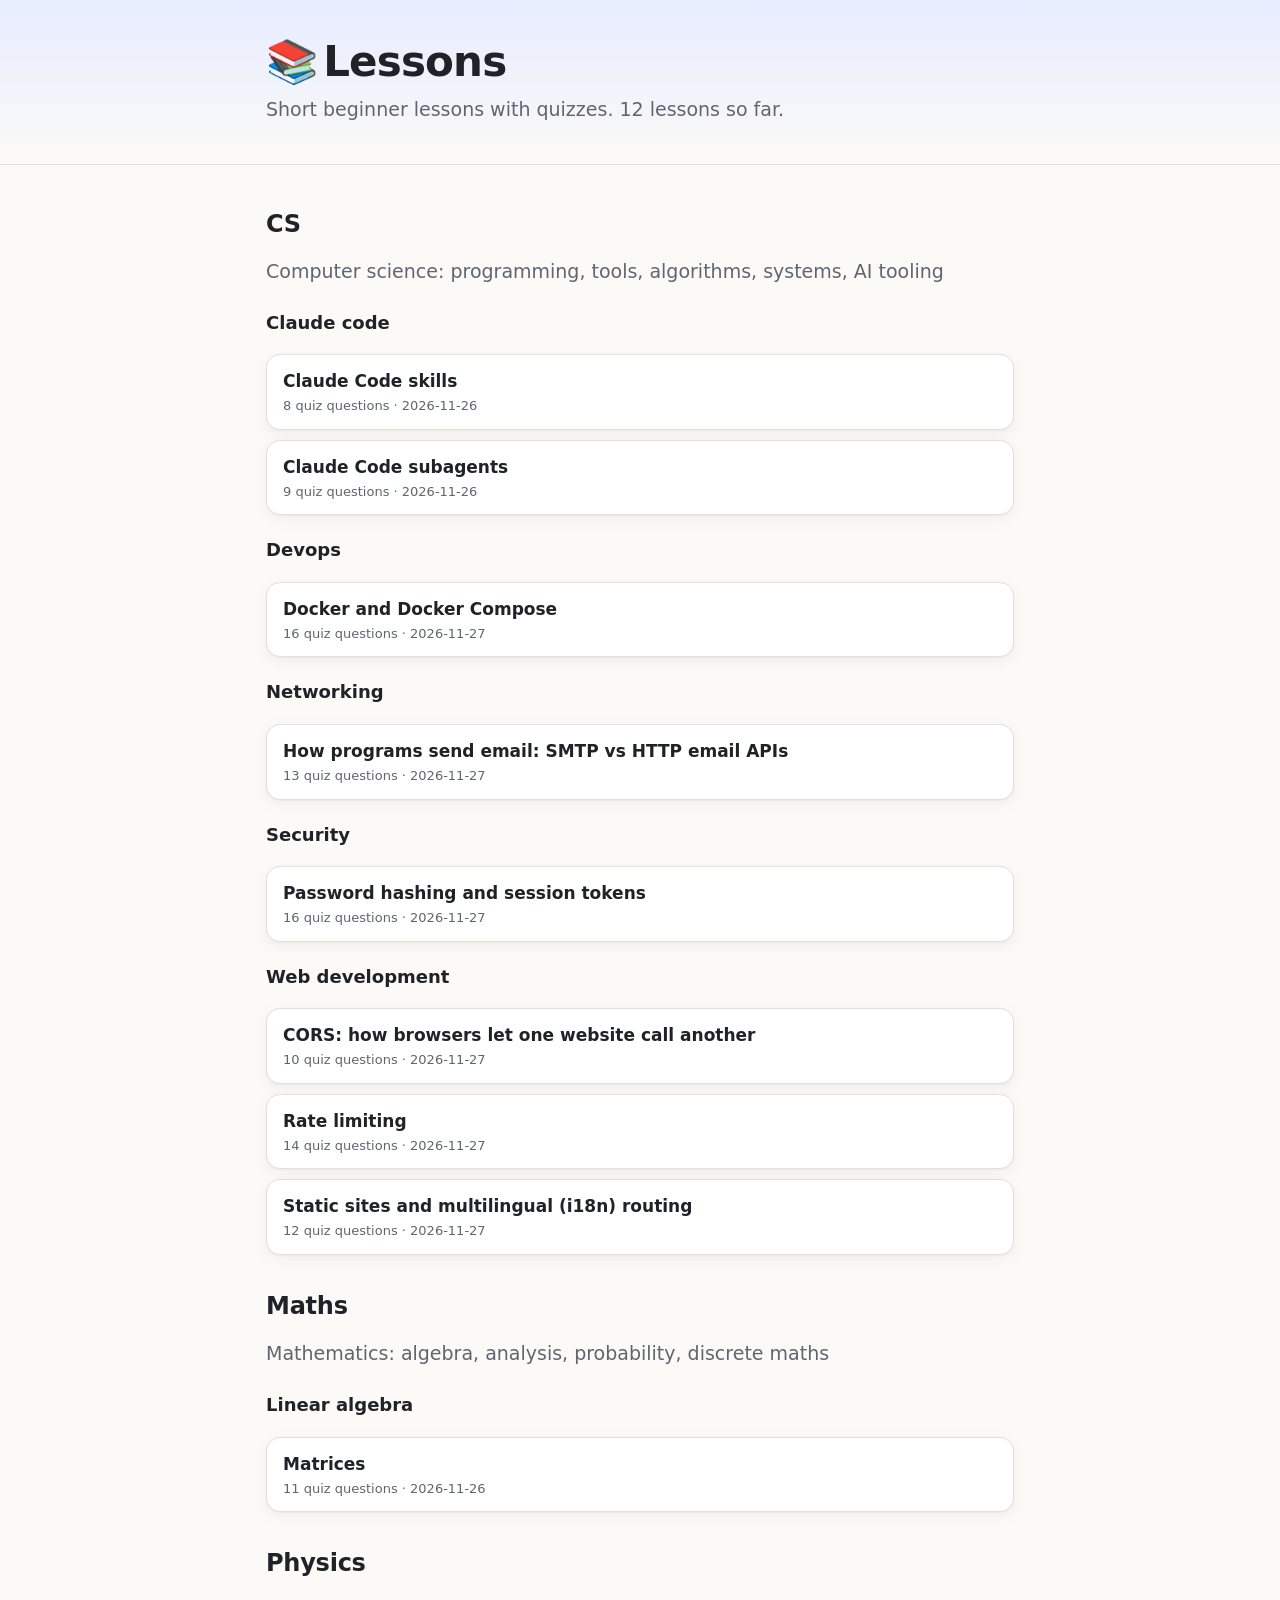
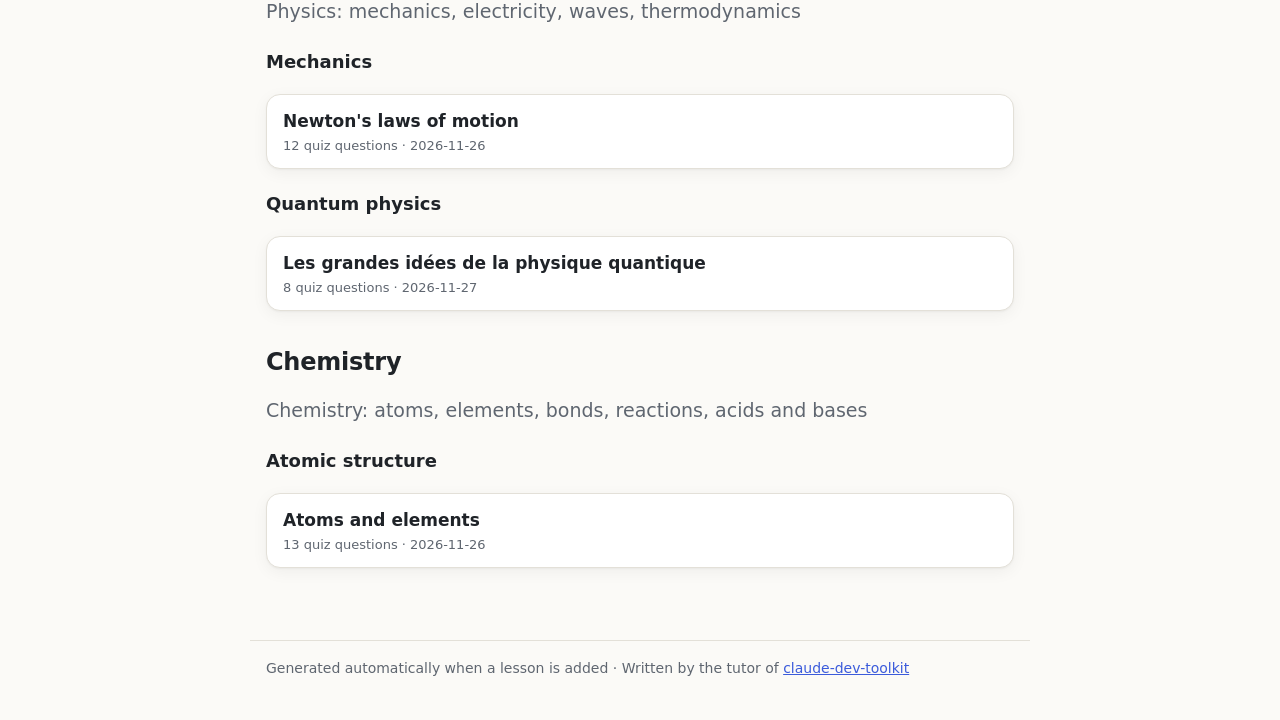
==== commit 561cdff2: "Add lesson: cs/security/password-hashing-and-session-tokens" ====
--- a/index.html
+++ b/index.html
@@ -10,7 +10,7 @@
 <header class="hero">
   <div class="hero-inner">
     <h1><span class="icon">📚</span>Lessons</h1>
-    <p class="lede">Short beginner lessons with quizzes. 11 lessons so far.</p>
+    <p class="lede">Short beginner lessons with quizzes. 12 lessons so far.</p>
   </div>
 </header>
 <main>
@@ -29,6 +29,10 @@
     <h3>Networking</h3>
     <ul class="lesson-list">
       <li><a href="cs/networking/sending-email-smtp-vs-api.html"><strong>How programs send email: SMTP vs HTTP email APIs</strong><div class="meta">13 quiz questions · 2026-11-27</div></a></li>
+    </ul>
+    <h3>Security</h3>
+    <ul class="lesson-list">
+      <li><a href="cs/security/password-hashing-and-session-tokens.html"><strong>Password hashing and session tokens</strong><div class="meta">16 quiz questions · 2026-11-27</div></a></li>
     </ul>
     <h3>Web development</h3>
     <ul class="lesson-list">
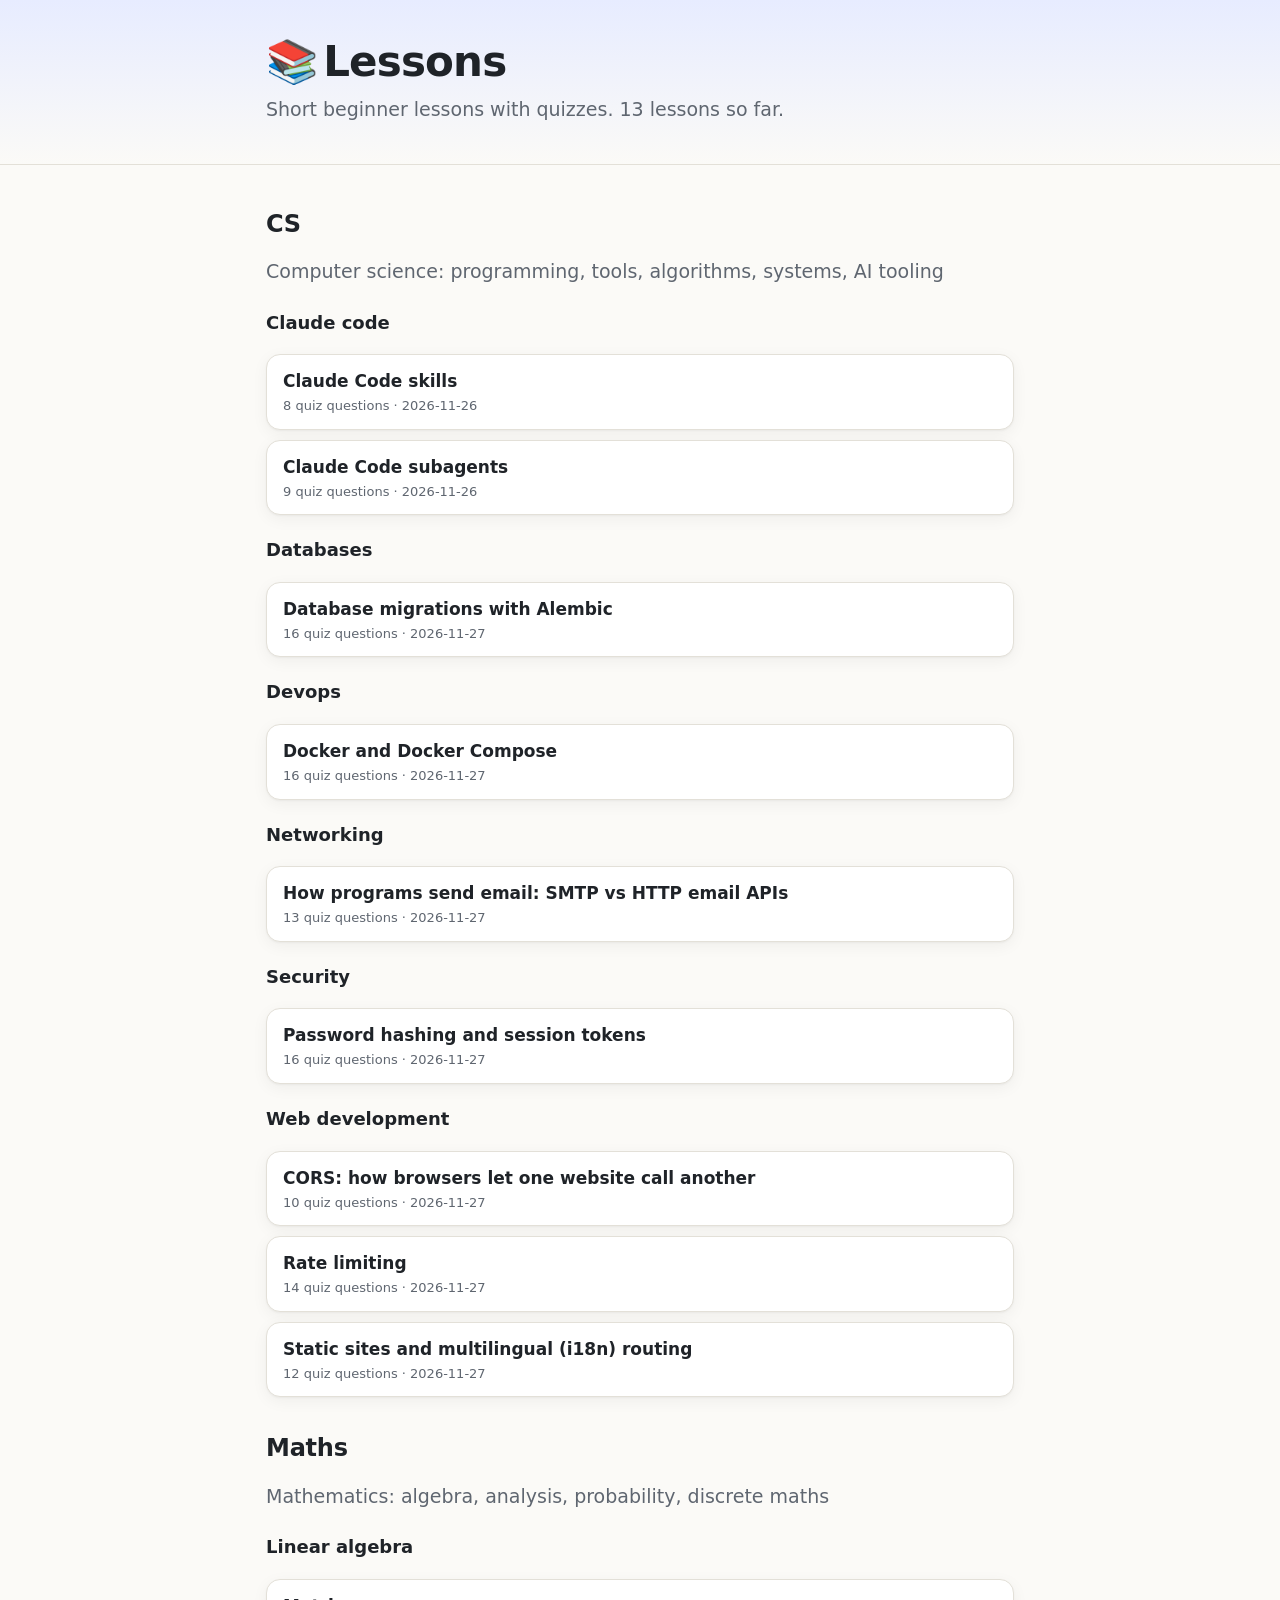
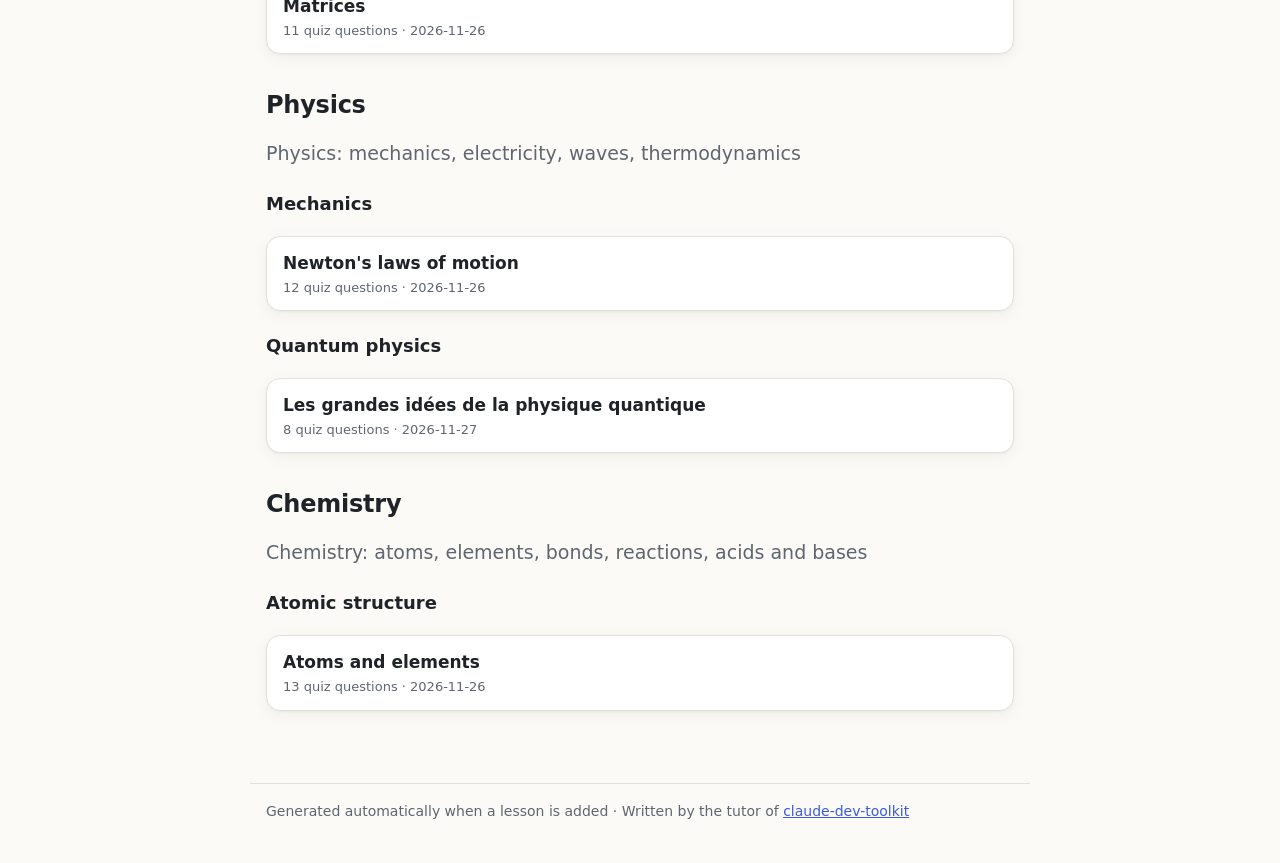
==== commit c9e6315e: "Add lesson: cs/databases/database-migrations-alembic" ====
--- a/index.html
+++ b/index.html
@@ -10,7 +10,7 @@
 <header class="hero">
   <div class="hero-inner">
     <h1><span class="icon">📚</span>Lessons</h1>
-    <p class="lede">Short beginner lessons with quizzes. 12 lessons so far.</p>
+    <p class="lede">Short beginner lessons with quizzes. 13 lessons so far.</p>
   </div>
 </header>
 <main>
@@ -21,6 +21,10 @@
     <ul class="lesson-list">
       <li><a href="cs/claude-code/skills.html"><strong>Claude Code skills</strong><div class="meta">8 quiz questions · 2026-11-26</div></a></li>
       <li><a href="cs/claude-code/subagents.html"><strong>Claude Code subagents</strong><div class="meta">9 quiz questions · 2026-11-26</div></a></li>
+    </ul>
+    <h3>Databases</h3>
+    <ul class="lesson-list">
+      <li><a href="cs/databases/database-migrations-alembic.html"><strong>Database migrations with Alembic</strong><div class="meta">16 quiz questions · 2026-11-27</div></a></li>
     </ul>
     <h3>Devops</h3>
     <ul class="lesson-list">
